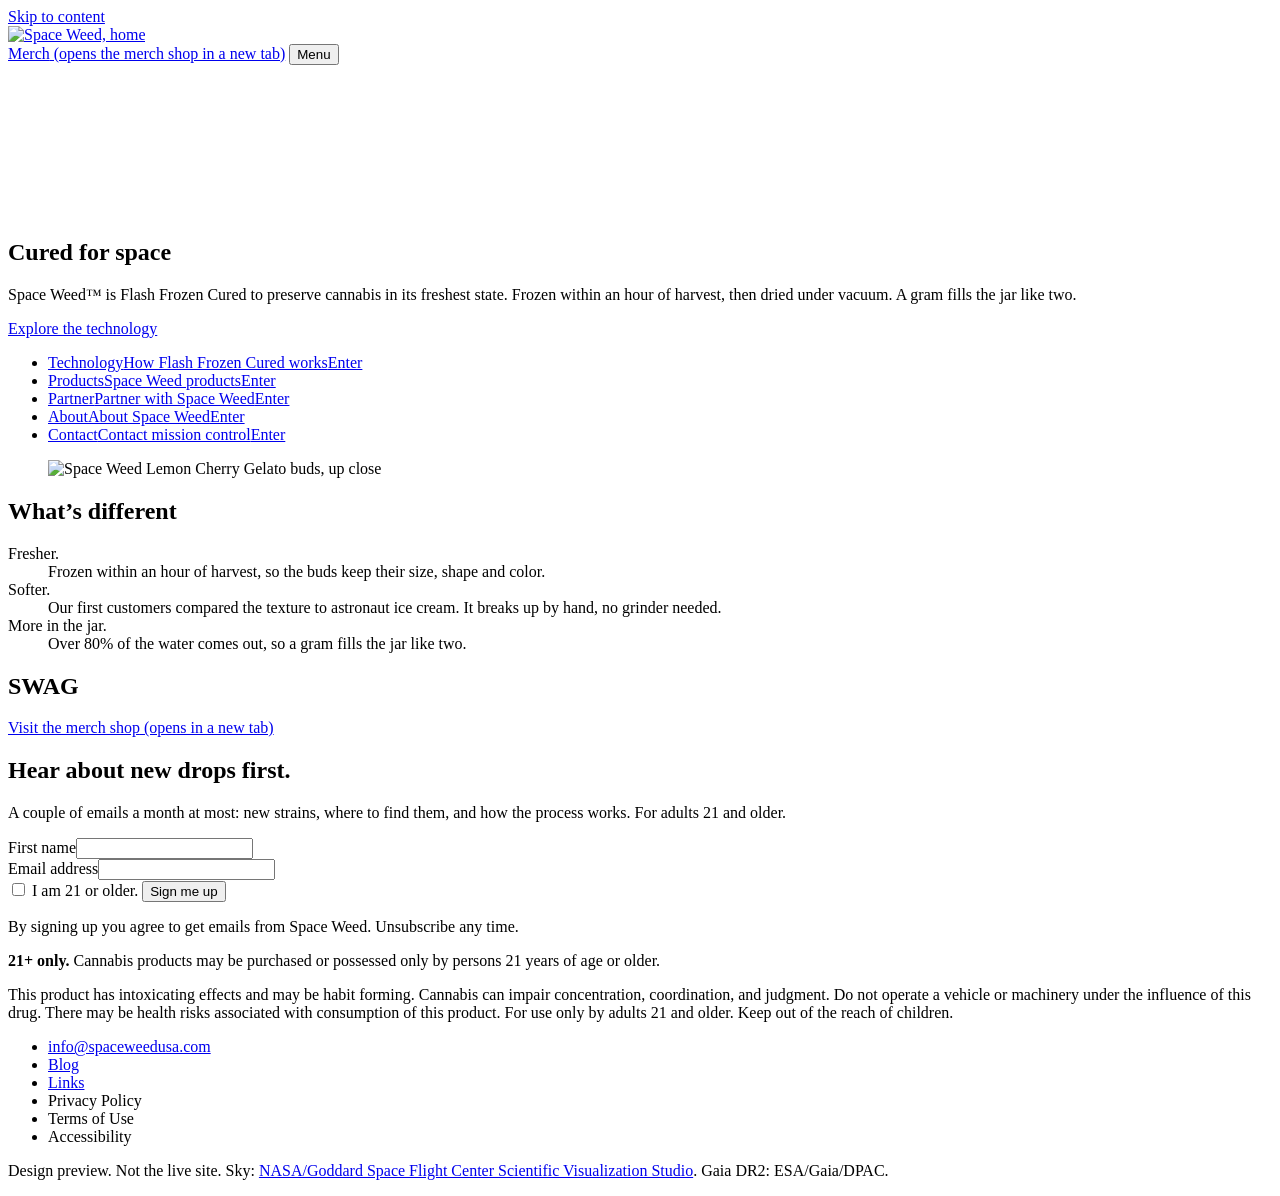
==== index.html @ d10db04f "Space Weed mockup: Payload 001 film and the solar system" ====
<!doctype html>
<html lang="en">
<head>
<meta charset="utf-8">
<meta name="viewport" content="width=device-width, initial-scale=1">
<meta name="robots" content="noindex, nofollow">
<title>Space Weed | Flash Frozen Cured Cannabis Flower</title>
<meta name="description" content="Space Weed™ is Flash Frozen Cured to preserve cannabis in its freshest state. Frozen within an hour of harvest, then dried under vacuum. For adults 21 and older.">
<meta name="theme-color" content="#08090c">
<link rel="icon" href="assets/img/favicon.svg" type="image/svg+xml">
<link rel="preload" href="assets/fonts/supreme-500.woff2" as="font" type="font/woff2" crossorigin>
<link rel="preload" href="assets/fonts/switzer-400.woff2" as="font" type="font/woff2" crossorigin>
<link rel="stylesheet" href="assets/css/site.css">
<link rel="modulepreload" href="assets/vendor/three.module.js">
</head>
<body class="page-index">
<a class="skip" href="#main">Skip to content</a>
<div class="gate" data-gate hidden role="dialog" aria-modal="true" aria-labelledby="gate-q">
  <video class="gate__film" muted playsinline preload="auto" poster="assets/img/payload-closed.webp" aria-hidden="true" data-burst-at="5.35">
    <source src="assets/video/payload-gate.webm" type="video/webm">
    <source src="assets/video/payload-gate.mp4" type="video/mp4">
  </video>
  <div class="gate__panel">
    <p class="gate__q" id="gate-q">Are you 21 or older?</p>
    <div class="gate__actions">
      <button class="btn" type="button" data-gate-yes>Yes</button>
      <a class="btn" href="under-21.html">No</a>
    </div>
  </div>
  <button class="gate__skip" type="button" data-gate-skip hidden>Skip</button>
</div>
<header class="site-header">
  <a class="brand" href="index.html"><img src="assets/img/logo-white.webp" alt="Space Weed, home" width="640" height="350"></a>
  <div class="header-actions">
    <a class="header-link" href="https://shopspaceweed.com" target="_blank" rel="noopener">Merch<span class="visually-hidden"> (opens the merch shop in a new tab)</span></a>
    <button class="menu-toggle" type="button" aria-expanded="false" aria-controls="menu"><span class="menu-toggle__bars" aria-hidden="true"></span>Menu</button>
  </div>
</header>
<div class="menu-sheet" id="menu" hidden>
  <nav aria-label="Site"><ul><li><a href="index.html" aria-current="page">Home</a></li><li><a href="technology.html">Technology</a></li><li><a href="products.html">Products</a></li><li><a href="partner.html">Partner</a></li><li><a href="about.html">About</a></li><li><a href="contact.html">Contact</a></li></ul></nav>
</div>
<main id="main" tabindex="-1">
  <section class="system" aria-labelledby="hero-title">
    <canvas class="system__canvas" aria-hidden="true"></canvas>
    <div class="system__copy">
      <h1 class="hero-title" id="hero-title"><span>Cured</span> <span>for</span> <span>space</span></h1>
      <p class="hero-lede">Space Weed™ is Flash Frozen Cured to preserve cannabis in its freshest state. <span class="hero-lede__more">Frozen within an hour of harvest, then dried under vacuum. A gram fills the jar like two.</span></p>
      <a class="btn btn--solid" href="technology.html" data-enter="technology">Explore the technology</a>
    </div>
    <nav class="orbits" aria-label="Destinations">
      <ul>
        <li><a class="planet-label" href="technology.html" data-planet="technology"><span class="planet-label__name">Technology</span><span class="planet-label__hint">How Flash Frozen Cured works</span><span class="planet-enter" aria-hidden="true">Enter</span></a></li>
        <li><a class="planet-label" href="products.html" data-planet="products"><span class="planet-label__name">Products</span><span class="planet-label__hint">Space Weed products</span><span class="planet-enter" aria-hidden="true">Enter</span></a></li>
        <li><a class="planet-label" href="partner.html" data-planet="partner"><span class="planet-label__name">Partner</span><span class="planet-label__hint">Partner with Space Weed</span><span class="planet-enter" aria-hidden="true">Enter</span></a></li>
        <li><a class="planet-label" href="about.html" data-planet="about"><span class="planet-label__name">About</span><span class="planet-label__hint">About Space Weed</span><span class="planet-enter" aria-hidden="true">Enter</span></a></li>
        <li><a class="planet-label" href="contact.html" data-planet="contact"><span class="planet-label__name">Contact</span><span class="planet-label__hint">Contact mission control</span><span class="planet-enter" aria-hidden="true">Enter</span></a></li>
      </ul>
    </nav>
  </section>

  <section class="diff" aria-labelledby="diff-title">
    <figure class="diff__photo"><img src="assets/img/bud-band.webp" alt="Space Weed Lemon Cherry Gelato buds, up close" width="1600" height="1067" loading="lazy"></figure>
    <div class="diff__body">
      <h2 id="diff-title">What’s different</h2>
      <dl class="diff__list">
        <div><dt>Fresher.</dt><dd>Frozen within an hour of harvest, so the buds keep their size, shape and color.</dd></div>
        <div><dt>Softer.</dt><dd>Our first customers compared the texture to astronaut ice cream. It breaks up by hand, no grinder needed.</dd></div>
        <div><dt>More in the jar.</dt><dd>Over 80% of the water comes out, so a gram fills the jar like two.</dd></div>
      </dl>
    </div>
  </section>

  <section class="swag" aria-labelledby="swag-title">
    <h2 id="swag-title">SWAG</h2>
    <a class="btn" href="https://shopspaceweed.com" target="_blank" rel="noopener">Visit the merch shop<span class="visually-hidden"> (opens in a new tab)</span></a>
  </section>
<section class="drops" aria-labelledby="drops-title">
  <div class="drops__inner">
    <div>
      <h2 id="drops-title">Hear about new drops first.</h2>
      <p class="drops__note">A couple of emails a month at most: new strains, where to find them, and how the process works. For adults 21 and older.</p>
    </div>
    <form class="form" data-mock novalidate>
      <div class="field"><label for="d-first">First name</label><input id="d-first" name="first" type="text" autocomplete="given-name"></div>
      <div class="field"><label for="d-email">Email address</label><input id="d-email" name="email" type="email" autocomplete="email" required></div>
      <label class="check" for="d-age"><input id="d-age" name="age" type="checkbox" required> I am 21 or older.</label>
      <button class="btn btn--solid" type="submit">Sign me up</button>
      <p class="form-note" role="status" aria-live="polite">By signing up you agree to get emails from Space Weed. Unsubscribe any time.</p>
    </form>
  </div>
</section>
</main>
<footer class="site-footer">
  <div class="site-footer__inner">
    <p class="legal"><strong>21+ only.</strong> Cannabis products may be purchased or possessed only by persons 21 years of age or older.</p>
    <p class="legal">This product has intoxicating effects and may be habit forming. Cannabis can impair concentration, coordination, and judgment. Do not operate a vehicle or machinery under the influence of this drug. There may be health risks associated with consumption of this product. For use only by adults 21 and older. Keep out of the reach of children.</p>
    <ul class="footer-links">
      <li><a href="mailto:info@spaceweedusa.com">info@spaceweedusa.com</a></li>
      <li><a href="blog.html">Blog</a></li>
      <li><a href="links.html">Links</a></li>
      <li><span>Privacy Policy</span></li>
      <li><span>Terms of Use</span></li>
      <li><span>Accessibility</span></li>
    </ul>
    <p class="preview-note">Design preview. Not the live site. Sky: <a href="https://svs.gsfc.nasa.gov/4851" target="_blank" rel="noopener">NASA/Goddard Space Flight Center Scientific Visualization Studio</a>. Gaia DR2: ESA/Gaia/DPAC.</p>
  </div>
</footer>
<div class="warp" aria-hidden="true"></div>
<script src="assets/js/site.js" defer></script>
<script type="module" src="assets/js/solar.js"></script>
</body>
</html>
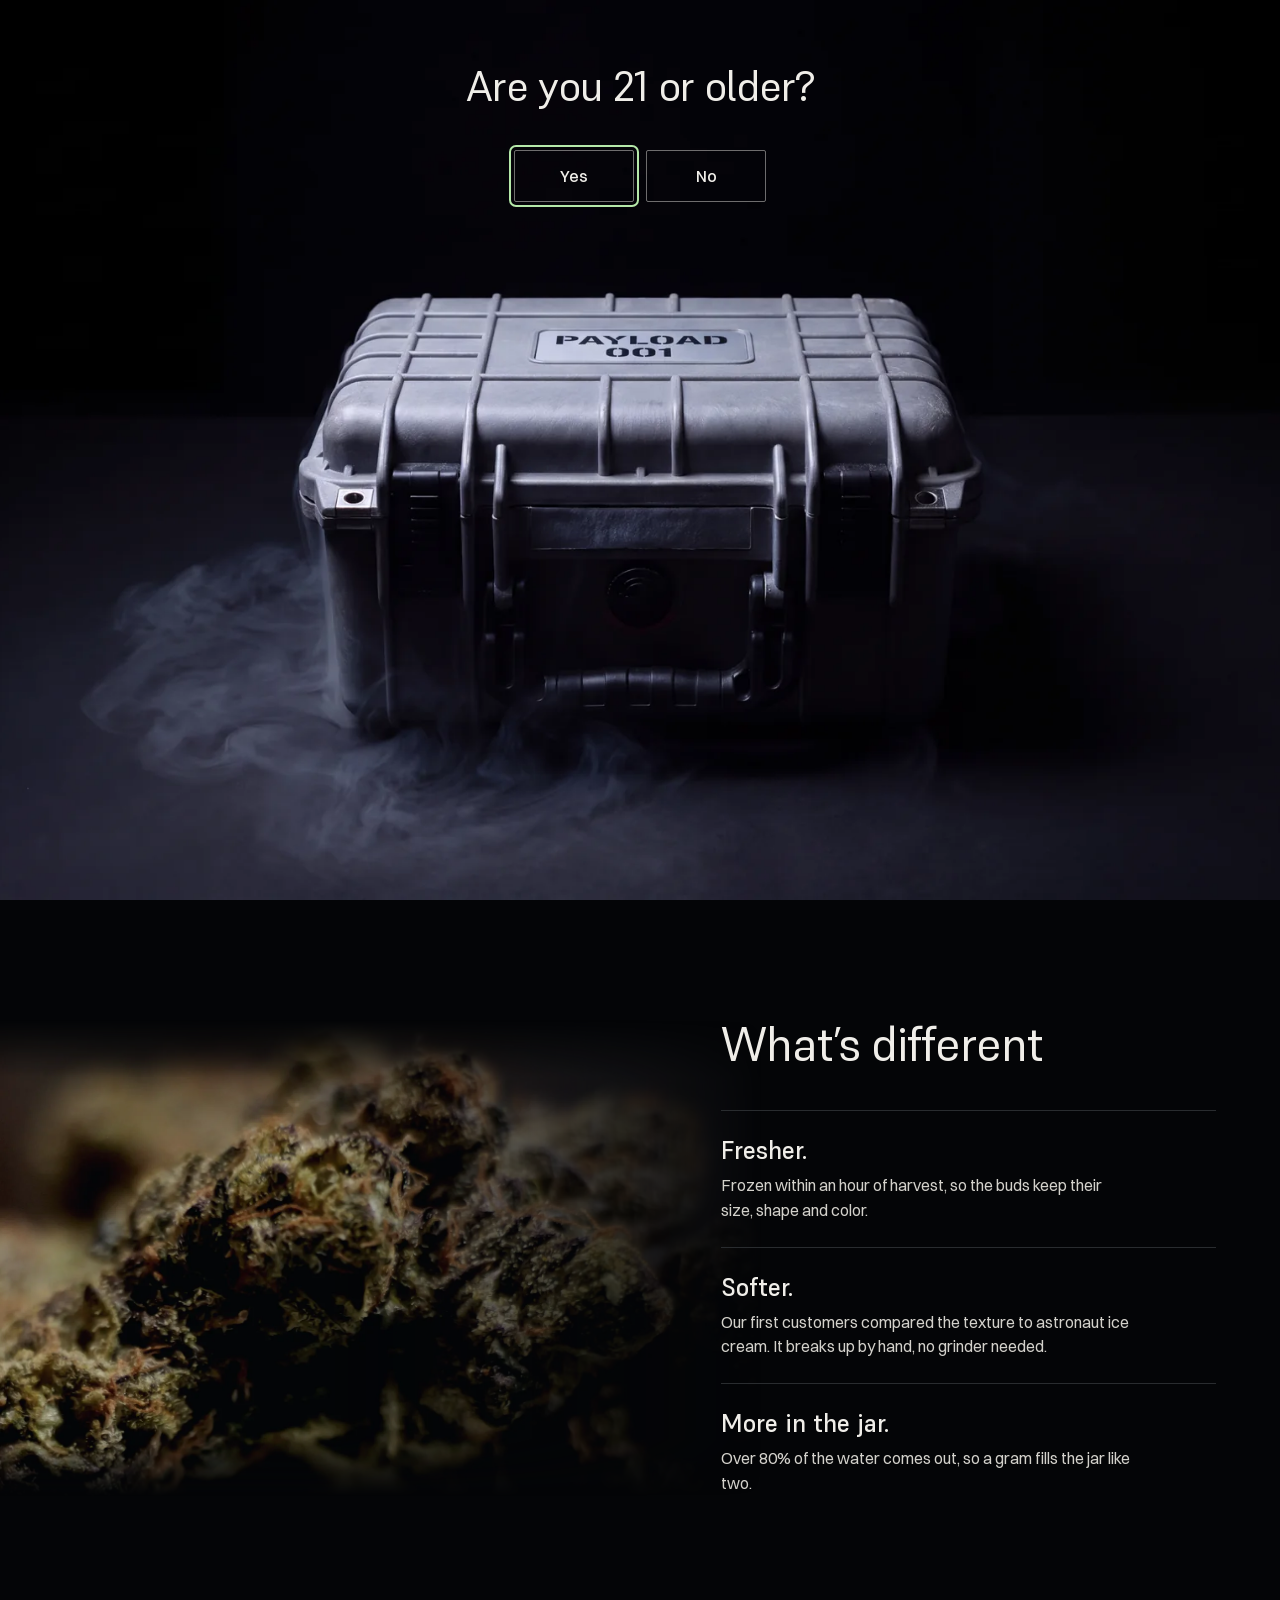
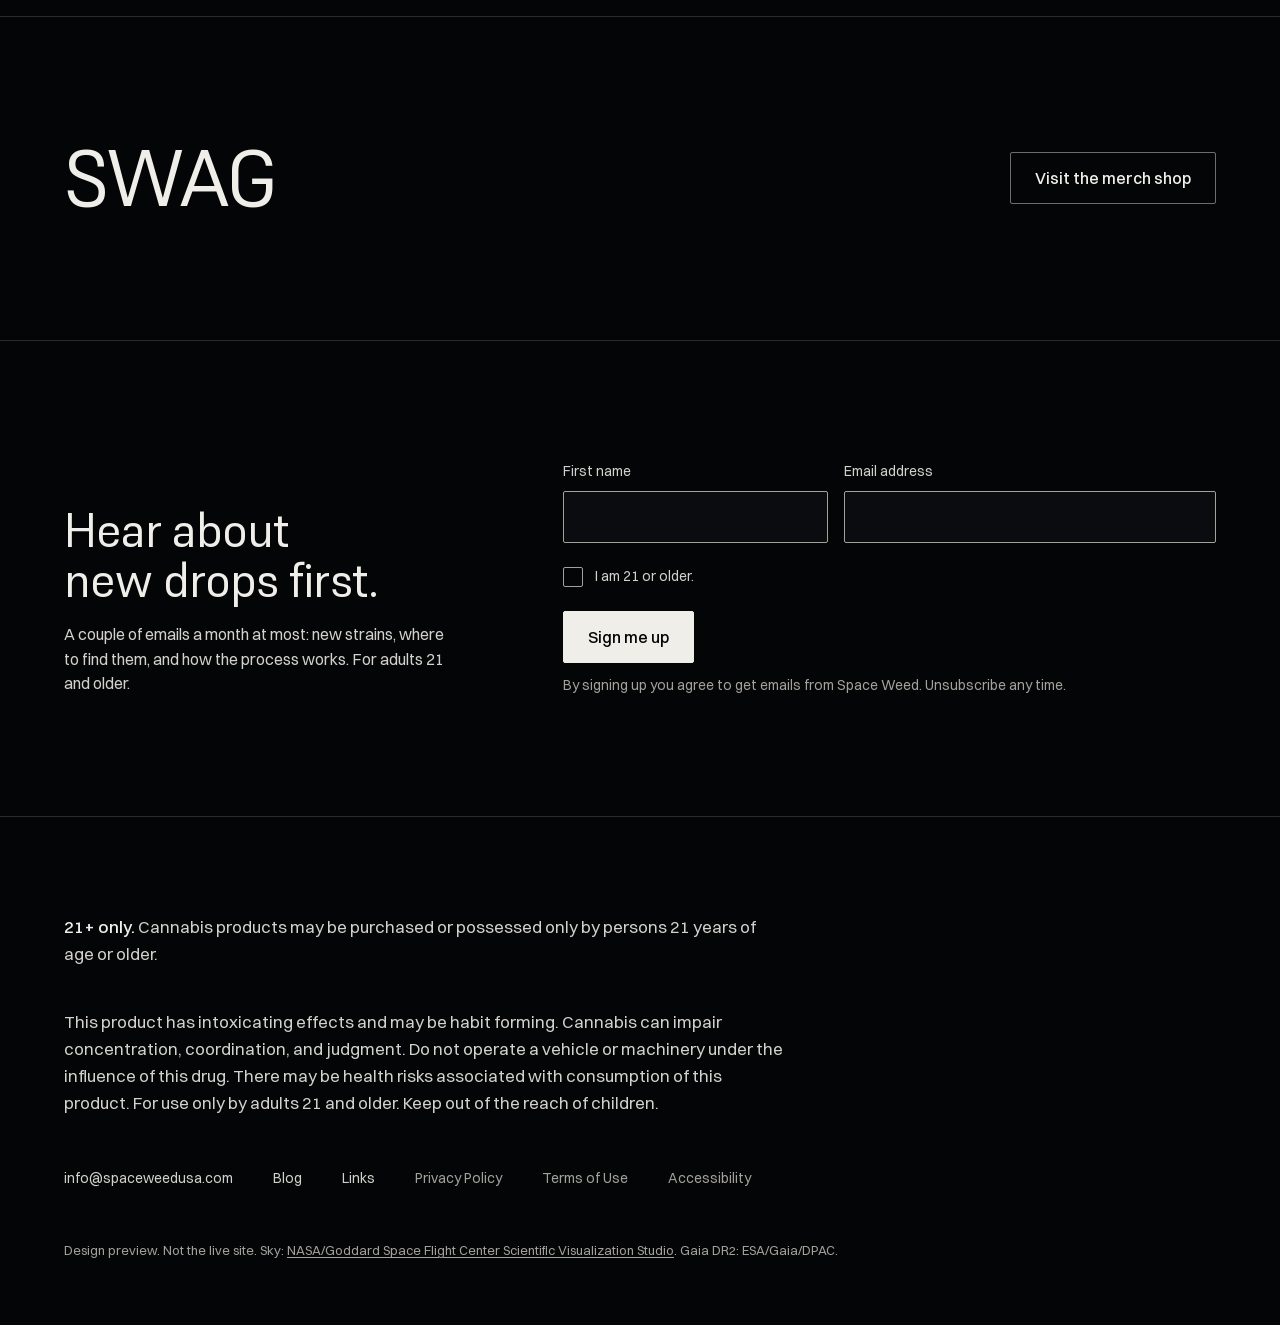
==== commit 5680666f: "Every page is a button in the header, next to Merch" ====
--- a/index.html
+++ b/index.html
@@ -32,6 +32,7 @@
 <header class="site-header">
   <a class="brand" href="index.html"><img src="assets/img/logo-white.webp" alt="Space Weed, home" width="640" height="350"></a>
   <div class="header-actions">
+    <nav class="header-nav" aria-label="Pages"><a class="header-link" href="technology.html">Technology</a><a class="header-link" href="products.html">Products</a><a class="header-link" href="partner.html">Partner</a><a class="header-link" href="about.html">About</a><a class="header-link" href="contact.html">Contact</a></nav>
     <a class="header-link" href="https://shopspaceweed.com" target="_blank" rel="noopener">Merch<span class="visually-hidden"> (opens the merch shop in a new tab)</span></a>
     <button class="menu-toggle" type="button" aria-expanded="false" aria-controls="menu"><span class="menu-toggle__bars" aria-hidden="true"></span>Menu</button>
   </div>
--- a/assets/css/site.css
+++ b/assets/css/site.css
@@ -0,0 +1,326 @@
+/* Hallmark · shape: an orbit you navigate · genre: atmospheric · theme: custom · job: visit · idea: "The real Space Weed bud is the sun, and every page is a world in its orbit." · vibe: "dark, slow, exact, a premium product in space"
+ * paper: oklch(11.5% 0.006 255) · accent: oklch(86% 0.09 140) · display: Supreme · body: Switzer · hero: the solar system is the navigation, the headline sits quiet at its left · nav: the planets themselves, with a menu sheet one tap away · footer: the state's words set plainly under a hairline · imagery: the real bud photograph as the sun, NASA's real star map as the sky and as sparse stars under every section, planet surfaces made in ComfyUI, the PAYLOAD 001 film behind the age gate, one real jar packshot cut once for Products and Technology, a lid-free bud macro graded into the paper · signature: the sealed payload freezes and bursts, and you open inside a solar system whose sun is the real bud
+ * axes: dark/geometric-sans/chromatic-green · posture: restrained · contrast: pass · fold: pass · v2.0.0 */
+/* Hallmark · pre-emit critique: P4 H5 E4 S5 R5 V5 · weakest: P, the headline is the brand's line rather than an argument; the orbit does the arguing: every page is a world around the real flower */
+/* Hallmark · copy: verbatim · every line is the approved Page Wording or Angel's decided headline */
+/* Hallmark · dismissed 77 · the inner pages stay short on purpose: Angel asked for short pages over long scrolls */
+/* Hallmark · dismissed 25 · each step caption is one sentence under its large fact, read at a glance */
+/* Hallmark · waive 79 · poster posture, the solar system canvas fills 100svh under the words · the solar system is the hero and the words sit on its calm left side */
+/* Hallmark · dismissed 79 · the blog post is a long document and the under-21 page is one centred message, both meant to sit alone */
+@import url("./tokens.css");
+@import url("./base.css");
+
+@font-face { font-family: "Supreme"; src: url("../fonts/supreme-300.woff2") format("woff2"); font-weight: 300; font-style: normal; font-display: swap; }
+@font-face { font-family: "Supreme"; src: url("../fonts/supreme-400.woff2") format("woff2"); font-weight: 400; font-style: normal; font-display: swap; }
+@font-face { font-family: "Supreme"; src: url("../fonts/supreme-500.woff2") format("woff2"); font-weight: 500; font-style: normal; font-display: swap; }
+@font-face { font-family: "Supreme"; src: url("../fonts/supreme-700.woff2") format("woff2"); font-weight: 700; font-style: normal; font-display: swap; }
+@font-face { font-family: "Switzer"; src: url("../fonts/switzer-400.woff2") format("woff2"); font-weight: 400; font-style: normal; font-display: swap; }
+@font-face { font-family: "Switzer"; src: url("../fonts/switzer-500.woff2") format("woff2"); font-weight: 500; font-style: normal; font-display: swap; }
+
+body { background: var(--color-paper); color: var(--color-ink); }
+/* Real stars, sparse and still, under everything below the heroes (NASA SVS Deep Star Maps, 35 degrees off the galactic plane). */
+body::before { content: ""; position: fixed; inset: 0; z-index: -1; pointer-events: none; background: url("../img/stars.png") 0 0 / 1400px 1000px repeat; opacity: 0.3; }
+.skip { position: absolute; left: var(--space-md); top: var(--space-md); z-index: var(--z-tooltip); padding: var(--space-sm) var(--space-md); background: var(--color-ink); color: var(--color-paper); transform: translateY(-200%); }
+.skip:focus-visible { transform: none; }
+
+/* ---------- Header: the wordmark, Merch out to its own shop, and the menu one tap away ---------- */
+.site-header { --edge: max(var(--gutter), calc((100% - var(--container)) / 2 + var(--gutter))); position: fixed; inset: 0 0 auto 0; z-index: var(--z-sticky-nav); display: flex; align-items: center; justify-content: space-between; padding: var(--space-lg) var(--edge); pointer-events: none; }
+.site-header > * { pointer-events: auto; }
+/* Once the page scrolls, the header sits on a solid dark band so it never lands on the words. */
+.site-header::before { content: ""; position: absolute; inset: 0; z-index: -1; background: var(--veil); border-bottom: var(--rule-hair) solid var(--color-rule); opacity: 0; transition: opacity var(--dur-short) var(--ease-out); }
+.site-header.is-scrolled::before { opacity: 1; }
+.brand { display: inline-flex; }
+.brand img { width: 74px; height: auto; }
+.header-actions { display: flex; align-items: center; gap: var(--space-lg); }
+.header-link, .menu-toggle { min-height: 44px; display: inline-flex; align-items: center; padding: 0 var(--space-2xs); background: none; border: 0; color: var(--color-ink-2); font: 500 var(--text-sm)/1 var(--font-body); text-decoration: none; cursor: pointer; transition: color var(--dur-micro) var(--ease-out); }
+.header-link:hover, .menu-toggle:hover { color: var(--color-ink); }
+.header-nav { display: flex; align-items: center; gap: var(--space-lg); }
+.header-link[aria-current="page"] { color: var(--color-ink); text-decoration: underline; text-decoration-color: var(--color-accent); text-decoration-thickness: 1px; text-underline-offset: 0.4em; }
+/* Every page is a button in the header on a wide screen; the menu sheet takes over where they won't fit. */
+@media (min-width: 60.01rem) { .menu-toggle { display: none; } }
+@media (max-width: 60rem) { .header-nav { display: none; } }
+.menu-toggle { gap: var(--space-xs); }
+.menu-toggle__bars { position: relative; width: 18px; height: 8px; }
+.menu-toggle__bars::before, .menu-toggle__bars::after { content: ""; position: absolute; left: 0; right: 0; height: 1px; background: currentColor; transition: transform var(--dur-short) var(--ease-out); }
+.menu-toggle__bars::before { top: 0; }
+.menu-toggle__bars::after { bottom: 0; }
+.menu-open .menu-toggle__bars::before { transform: translateY(3.5px) rotate(45deg); }
+.menu-open .menu-toggle__bars::after { transform: translateY(-3.5px) rotate(-45deg); }
+
+.menu-sheet { position: fixed; inset: 0; z-index: var(--z-sticky); background: var(--veil); display: grid; align-content: center; padding: var(--space-3xl) var(--gutter); }
+.menu-sheet ul { list-style: none; margin: 0; padding: 0; display: grid; gap: var(--space-xs); }
+.menu-sheet a { display: inline-flex; min-height: 48px; align-items: center; font: 300 var(--text-display-s)/1.1 var(--font-display); color: var(--color-ink); text-decoration: none; }
+.menu-sheet a[aria-current="page"] { text-decoration: underline; text-decoration-color: var(--color-accent); text-decoration-thickness: 1px; text-underline-offset: 0.18em; }
+.menu-sheet a:hover { color: var(--color-ink-2); }
+
+/* ---------- The system: the first viewport is the experience ---------- */
+.system { position: relative; height: 100svh; min-height: 640px; overflow: clip; isolation: isolate; }
+.system__canvas { position: absolute; inset: 0; width: 100%; height: 100%; display: block; opacity: 0; transition: opacity 900ms var(--ease-out); mask-image: linear-gradient(to bottom, var(--color-ink) 82%, transparent); }
+.system.is-live .system__canvas { opacity: 1; }
+.system__copy { position: absolute; z-index: var(--z-raised); left: max(var(--gutter), calc((100% - var(--container)) / 2 + var(--gutter))); top: 50%; transform: translateY(-46%); width: min(29rem, 34vw); }
+.hero-title { font: 500 var(--text-hero)/0.9 var(--font-display); letter-spacing: -0.025em; text-transform: uppercase; color: var(--color-ink); }
+.hero-title span { display: block; }
+.hero-lede { margin-top: var(--space-xl); max-width: 32ch; font-size: var(--text-lead); line-height: 1.5; color: var(--color-ink); }
+.hero-lede__more { display: block; margin-top: var(--space-sm); font-size: 0.86em; color: var(--color-muted); }
+.btn { display: inline-flex; align-items: center; white-space: nowrap; min-height: 52px; margin-top: var(--space-xl); padding: 0 var(--space-lg); border: 1px solid var(--ink-soft); border-radius: var(--radius-control); color: var(--color-ink); background: transparent; font: 500 var(--text-md)/1 var(--font-body); text-decoration: none; cursor: pointer; transition: background-color var(--dur-short) var(--ease-out), border-color var(--dur-short) var(--ease-out); }
+.btn:hover { border-color: var(--color-ink); background: var(--ink-faint); }
+.btn:active { background: var(--ink-soft); }
+.btn:focus-visible { outline: 2px solid var(--color-focus); outline-offset: 3px; }
+
+/* ---------- Planet labels: the real nav, placed by the scene on top of each world ---------- */
+/* Without the scene (no WebGL, no script) the destinations are a plain list at the right. */
+.orbits { position: absolute; z-index: var(--z-raised); right: var(--gutter); top: 50%; transform: translateY(-50%); }
+.orbits ul { list-style: none; margin: 0; padding: 0; display: grid; gap: var(--space-2xs); }
+.planet-label { display: grid; gap: var(--space-3xs); min-height: 44px; align-content: center; padding: var(--space-2xs) var(--space-xs); color: var(--color-ink); text-decoration: none; text-shadow: 0 0 8px var(--label-halo), 0 0 2px var(--label-halo), 0 1px 3px var(--label-halo); transition: opacity var(--dur-long) var(--ease-out); }
+.is-scene .orbits { inset: 0; transform: none; pointer-events: none; }
+.is-scene .planet-label { position: absolute; left: 0; top: 0; pointer-events: auto; opacity: 1; transform: translate3d(var(--x, -999px), var(--y, -999px), 0); will-change: transform; }
+.planet-label__name { font: 500 var(--text-sm)/1.2 var(--font-body); background-image: linear-gradient(var(--color-accent), var(--color-accent)); background-size: 0% 1px; background-position: 0 100%; background-repeat: no-repeat; padding-bottom: var(--space-2xs); justify-self: start; transition: background-size var(--dur-long) var(--ease-out); }
+.planet-label__hint { font: 400 var(--text-xs)/1.3 var(--font-body); color: var(--color-muted); white-space: nowrap; transition: opacity var(--dur-long) var(--ease-out), transform var(--dur-long) var(--ease-out); }
+/* Only the scene hides the hint until you approach a world; without it the hint just shows. */
+.is-scene .planet-label__hint { position: absolute; top: 100%; left: var(--space-xs); opacity: 0; transform: translateY(4px); }
+.is-scene .planet-enter { position: absolute; top: calc(100% + 22px); left: var(--space-xs); }
+.is-scene .planet-label.is-near { opacity: 1; }
+.planet-label.is-near .planet-label__name { background-size: 100% 1px; }
+.planet-label.is-near .planet-label__hint { opacity: 1; transform: none; }
+.is-scene .planet-label.is-dim { opacity: 0.32; }
+.is-scene .planet-label.is-hidden { opacity: 0; pointer-events: none; }
+.planet-label:focus-visible { outline: 2px solid var(--color-focus); outline-offset: 2px; }
+.planet-enter { display: none; }
+.is-touch .planet-label.is-near .planet-enter { display: inline-flex; align-items: center; justify-self: start; min-height: 44px; margin-top: var(--space-2xs); padding: 0 var(--space-md); border: 1px solid var(--color-accent); border-radius: var(--radius-control); color: var(--color-accent); font: 500 var(--text-sm)/1 var(--font-body); }
+
+/* The page change: the world you chose fills the screen, then the next page opens on it. */
+.warp { position: fixed; inset: 0; z-index: var(--z-modal); background: var(--color-paper); opacity: 0; pointer-events: none; transition: opacity 360ms var(--ease-in-out); }
+.warp.is-on { opacity: 1; }
+
+/* ---------- Shared section frame: one container, one column gap ---------- */
+.diff, .swag, .steps, .jar, .lineup, .paths, .story, .parent, .cadet, .contact, .posts, .post, .page-head { max-width: var(--container); margin-inline: auto; padding: var(--section-gap-s) var(--gutter); }
+h2 { font: 400 var(--text-section)/1.04 var(--font-display); letter-spacing: -0.02em; color: var(--color-ink); }
+h3 { font: 500 var(--text-title)/1.2 var(--font-display); color: var(--color-ink); }
+
+/* ---------- Inner pages open on their world ---------- */
+.world { position: relative; height: min(88svh, 52rem); min-height: 34rem; overflow: clip; isolation: isolate; background: var(--color-paper) var(--poster) center / cover no-repeat; }
+/* The still stands in only until the live world is up (or when WebGL is missing). */
+.world.is-arriving, .world.is-live { background-image: none; }
+.world__canvas { position: absolute; inset: 0; width: 100%; height: 100%; opacity: 0; transition: opacity 700ms var(--ease-out); mask-image: linear-gradient(to bottom, var(--color-ink) 78%, transparent); }
+.world.is-live .world__canvas { opacity: 1; }
+.world__copy { position: absolute; z-index: var(--z-raised); left: max(var(--gutter), calc((100% - var(--container)) / 2 + var(--gutter))); top: 50%; transform: translateY(-58%); width: min(38rem, 46vw); transition: opacity 600ms var(--ease-out) 450ms; }
+.world.is-arriving .world__copy { opacity: 0; transition: none; }
+.world h1, .page-head h1, .post h1 { font: 500 var(--text-display)/1 var(--font-display); letter-spacing: -0.025em; color: var(--color-ink); }
+.world__lede { margin-top: var(--space-lg); max-width: 40ch; font-size: var(--text-lead); line-height: 1.5; color: var(--color-ink-2); }
+
+/* ---------- Home: what's different ---------- */
+.diff { position: relative; isolation: isolate; max-width: none; padding-inline: max(var(--gutter), calc((100% - var(--container)) / 2 + var(--gutter))); display: grid; grid-template-columns: minmax(0, 6fr) minmax(0, 5fr); gap: var(--space-2xl); align-items: center; }
+/* The macro runs off the left edge of the page and dissolves into the paper toward the words. */
+.diff .diff__photo { position: absolute; z-index: -1; inset: var(--section-gap-s) auto var(--section-gap-s) 0; width: 62%; border-radius: 0; mask-image: linear-gradient(to right, var(--color-ink) 38%, transparent 96%), linear-gradient(to bottom, transparent, var(--color-ink) 12%, var(--color-ink) 88%, transparent); mask-composite: intersect; }
+.diff__body { grid-column: 2; }
+.diff__photo, .story__photo { margin: 0; overflow: clip; border-radius: var(--radius-card); }
+.diff__photo img { width: 100%; height: 100%; object-fit: cover; }
+.diff__list { margin: var(--space-xl) 0 0; display: grid; gap: var(--space-lg); }
+.diff__list div { padding-top: var(--space-lg); border-top: var(--rule-hair) solid var(--color-rule); }
+.diff__list dt { font: 500 var(--text-xl)/1.2 var(--font-display); color: var(--color-ink); }
+.diff__list dd { margin: var(--space-xs) 0 0; max-width: 46ch; color: var(--color-ink-2); }
+
+.swag { display: flex; flex-wrap: wrap; align-items: center; justify-content: space-between; gap: var(--space-lg); border-top: var(--rule-hair) solid var(--color-rule); }
+.swag h2 { font-size: var(--text-display); }
+.swag .btn { margin-top: 0; }
+
+/* ---------- Technology ---------- */
+.steps__list { list-style: none; margin: 0; padding: 0; display: grid; grid-template-columns: minmax(0, 1fr) minmax(0, 1fr) minmax(0, 1.25fr); gap: var(--gap-columns); }
+.step { padding-top: var(--space-lg); border-top: var(--rule-hair) solid var(--color-rule); }
+.step__fact { font: 400 var(--text-display-s)/1.02 var(--font-display); letter-spacing: -0.02em; color: var(--color-ink); min-height: 2.1em; }
+.step h3 { margin-top: var(--space-xl); }
+.step__n { font-variant-numeric: tabular-nums; margin-right: var(--space-2xs); }
+.step p:last-child { margin-top: var(--space-xs); max-width: 40ch; color: var(--color-ink-2); }
+.jar { display: grid; grid-template-columns: minmax(0, 4fr) minmax(0, 7fr); gap: var(--space-2xl); align-items: start; }
+.steps + .jar { padding-top: var(--space-xl); }
+.jar__list { list-style: none; margin: var(--space-xl) 0 0; padding: 0; display: grid; }
+.jar__list li { padding: var(--space-md) 0; border-top: var(--rule-hair) solid var(--color-rule); font-size: var(--text-lead); color: var(--color-ink); }
+
+/* ---------- Products ---------- */
+
+.lineup { display: grid; grid-template-columns: minmax(0, 4fr) minmax(0, 7fr); gap: var(--space-2xl); align-items: center; }
+/* One jar, one cut: the real packshot on its own, held to the column's left edge and 340px wide. */
+.jar-shot { margin: 0; }
+.jar-shot img { display: block; width: min(100%, 21.25rem); height: auto; }
+.lineup__rows { display: grid; }
+.lineup__row { padding: var(--space-2xl) 0; border-top: var(--rule-hair) solid var(--color-rule); }
+.lineup__row:last-child { border-bottom: var(--rule-hair) solid var(--color-rule); }
+.lineup__row h3 { font: 400 var(--text-section)/1.05 var(--font-display); letter-spacing: -0.02em; }
+.lineup__row p { margin-top: var(--space-md); max-width: 52ch; font-size: var(--text-lead); color: var(--color-ink-2); }
+.lineup__figure.lineup__figure { margin-top: var(--space-lg); font: 400 var(--text-display)/1 var(--font-display); letter-spacing: -0.03em; color: var(--color-ink); }
+.lineup__figure span { margin: 0 var(--space-sm); font: 400 var(--text-lg)/1 var(--font-body); letter-spacing: 0; color: var(--color-muted); vertical-align: middle; }
+
+/* ---------- Partner ---------- */
+.paths { display: grid; }
+.path { display: grid; grid-template-columns: minmax(0, 5fr) minmax(0, 6fr); gap: var(--space-sm) var(--space-2xl); padding: var(--space-2xl) 0; border-top: var(--rule-hair) solid var(--color-rule); }
+.path__head { grid-row: span 2; }
+.path h3 { font: 400 var(--text-2xl)/1.15 var(--font-display); letter-spacing: -0.015em; }
+.path__sub { margin-top: var(--space-xs); font: 400 var(--text-lg)/1.4 var(--font-body); color: var(--color-muted); }
+.path ul { list-style: none; margin: 0; padding: 0; display: grid; gap: var(--space-sm); }
+.path li { max-width: 52ch; color: var(--color-ink-2); padding-left: var(--space-lg); position: relative; }
+.path li::before { content: ""; position: absolute; left: 0; top: 0.75em; width: 10px; height: 1px; background: var(--color-accent); }
+.path .btn { justify-self: start; margin-top: var(--space-md); grid-column: 2; }
+.path--soon { padding: var(--space-xl) 0; align-items: baseline; }
+.path--soon .path__head { grid-row: auto; }
+.path--soon p { color: var(--color-ink-2); }
+.btn--solid { background: var(--color-ink); color: var(--color-paper); border-color: var(--color-ink); }
+.btn--solid:hover { background: var(--color-ink-2); border-color: var(--color-ink-2); }
+.btn--solid:active { background: var(--color-muted); }
+
+/* ---------- About ---------- */
+.story { display: grid; grid-template-columns: minmax(0, 6fr) minmax(0, 5fr); gap: var(--space-2xl); align-items: center; }
+.story__photo img { width: 100%; aspect-ratio: 16 / 10; object-fit: cover; }
+.story__body p, .parent__body p { margin-top: var(--space-lg); max-width: 58ch; font-size: var(--text-lead); line-height: 1.6; color: var(--color-ink-2); }
+.parent__body .parent__statement { margin: var(--space-xl) 0; font: 400 var(--text-section)/1.05 var(--font-display); letter-spacing: -0.02em; color: var(--color-ink); max-width: 16ch; }
+.parent { display: grid; grid-template-columns: minmax(0, 4fr) minmax(0, 7fr); gap: var(--space-2xl); border-top: var(--rule-hair) solid var(--color-rule); }
+.parent__body p { margin-top: 0; }
+.cadet { border-top: var(--rule-hair) solid var(--color-rule); }
+.cadet__traits { margin-top: var(--space-lg); font: 400 var(--text-display)/1.05 var(--font-display); letter-spacing: -0.02em; color: var(--color-ink); max-width: 18ch; }
+.cadet__line { margin-top: var(--space-lg); max-width: 50ch; font-size: var(--text-lead); color: var(--color-ink-2); }
+
+/* ---------- Contact ---------- */
+/* Wide: the fields on the left, the five reasons as a list on the right. */
+.contact__form { display: grid; grid-template-columns: minmax(0, 1fr) minmax(0, 1fr) minmax(0, 1.15fr); gap: var(--space-lg) var(--gap-columns); align-items: start; }
+.choices { grid-column: 3; grid-row: 1 / span 4; margin: 0; padding: 0 0 0 var(--gap-columns); border: 0; border-left: var(--rule-hair) solid var(--color-rule); display: grid; gap: var(--space-2xs); }
+.choices legend { margin-bottom: var(--space-sm); font-size: var(--text-sm); color: var(--color-ink-2); }
+.choices label { display: flex; align-items: center; gap: var(--space-sm); min-height: 44px; color: var(--color-ink); cursor: pointer; }
+.choices input, .check input { appearance: none; flex: none; width: 20px; height: 20px; margin: 0; display: grid; place-content: center; background: transparent; border: 1.5px solid var(--color-muted); border-radius: 50%; cursor: pointer; transition: border-color var(--dur-micro) var(--ease-out); }
+.check input { border-radius: var(--radius-control); }
+.choices input::before { content: ""; width: 10px; height: 10px; border-radius: 50%; background: var(--color-accent); transform: scale(0); transition: transform var(--dur-micro) var(--ease-out); }
+.check input::before { content: ""; width: 6px; height: 11px; margin-top: calc(-1 * var(--space-3xs)); border: solid var(--color-accent-ink); border-width: 0 2px 2px 0; transform: rotate(45deg) scale(0); transition: transform var(--dur-micro) var(--ease-out); }
+.choices input:hover, .check input:hover { border-color: var(--color-ink-2); }
+.choices input:checked { border-color: var(--color-accent); }
+.choices input:checked::before { transform: scale(1); }
+.check input:checked { background: var(--color-accent); border-color: var(--color-accent); }
+.check input:checked::before { transform: rotate(45deg) scale(1); }
+.choices input:focus-visible, .check input:focus-visible { outline: 2px solid var(--color-focus); outline-offset: 2px; }
+.field--wide { grid-column: 1 / 3; }
+.field textarea { padding: var(--space-sm) var(--space-md); background: var(--color-paper-2); border: 1px solid var(--color-muted); border-radius: var(--radius-control); color: var(--color-ink); font-size: var(--text-md); resize: vertical; }
+.field textarea:focus-visible { outline: 2px solid var(--color-focus); outline-offset: 1px; }
+.contact__form .btn { justify-self: start; margin-top: 0; }
+.contact__form .form-note { grid-column: 1 / 3; }
+.contact__mail { margin-top: var(--space-xl); color: var(--color-ink-2); }
+
+/* ---------- Blog ---------- */
+.page-head { padding-top: calc(var(--space-4xl) + var(--space-xl)); padding-bottom: var(--space-xl); }
+.page-head + .posts { padding-top: var(--space-2xl); }
+.post-card { display: grid; grid-template-columns: minmax(0, 5fr) minmax(0, 7fr); gap: var(--space-2xl); align-items: center; padding-top: var(--space-xl); border-top: var(--rule-hair) solid var(--color-rule); color: inherit; text-decoration: none; }
+.post-card figure { margin: 0; overflow: clip; border-radius: var(--radius-card); }
+.post-card img { width: 100%; aspect-ratio: 3 / 2; object-fit: cover; }
+.post-card h2 { font-size: var(--text-2xl); max-width: 26ch; }
+.post-card p { margin-top: var(--space-md); max-width: 52ch; color: var(--color-ink-2); }
+.post-card__more { display: inline-block; margin-top: var(--space-lg); font-weight: 500; text-decoration: underline; text-decoration-color: var(--color-accent); text-underline-offset: 0.2em; }
+.post-card:hover h2 { text-decoration: underline; text-decoration-thickness: 1px; text-underline-offset: 0.12em; }
+.post { padding-top: calc(var(--space-4xl) + var(--space-xl)); }
+.post h1 { max-width: 20ch; font-size: var(--text-display-s); }
+.post__back { margin-bottom: var(--space-lg); font-size: var(--text-sm); }
+.prose { margin-top: var(--space-2xl); max-width: 68ch; }
+.prose p, .prose li { color: var(--color-ink-2); font-size: var(--text-lead); line-height: 1.65; }
+.prose p + p, .prose ul + p, .prose p + ul { margin-top: var(--space-md); }
+.prose h2 { margin-top: var(--space-2xl); font-size: var(--text-2xl); }
+.prose h2 + p, .prose h2 + ul { margin-top: var(--space-md); }
+.prose ul { padding-left: var(--space-lg); display: grid; gap: var(--space-xs); }
+
+/* ---------- Links and the under-21 exit ---------- */
+.links-page, .exit { min-height: 100svh; display: grid; place-content: center; justify-items: center; gap: var(--space-lg); padding: var(--space-2xl) var(--gutter); text-align: center; }
+.links-page__logo, .exit img { width: 96px; height: auto; }
+.links-page p { max-width: 36ch; color: var(--color-ink-2); }
+.links-page__list { list-style: none; margin: 0; padding: 0; display: grid; gap: var(--space-sm); width: min(100%, 26rem); }
+.links-page__list a { display: flex; align-items: center; justify-content: center; min-height: 52px; padding: 0 var(--space-lg); border: 1px solid var(--ink-soft); border-radius: var(--radius-control); color: var(--color-ink); text-decoration: none; }
+.links-page__list a:hover { border-color: var(--color-ink); background: var(--ink-faint); }
+.links-page__social { list-style: none; margin: 0; padding: 0; display: flex; flex-wrap: wrap; justify-content: center; gap: var(--space-xs) var(--space-lg); }
+.links-page__social a { display: inline-flex; min-height: 44px; align-items: center; color: var(--color-ink-2); }
+.exit h1 { font: 400 var(--text-display-s)/1.1 var(--font-display); }
+.exit__legal { max-width: 40rem; display: grid; gap: var(--space-md); margin-top: var(--space-xl); }
+.exit__legal .legal { font-size: var(--text-legal); line-height: 1.6; color: var(--color-ink-2); }
+.exit__legal .legal strong { color: var(--color-ink); font-weight: 500; }
+
+/* ---------- Drops ---------- */
+.drops { padding: var(--section-gap-s) var(--gutter); border-top: var(--rule-hair) solid var(--color-rule); }
+.drops__inner { max-width: var(--container); margin-inline: auto; display: grid; grid-template-columns: minmax(0, 5fr) minmax(0, 7fr); gap: var(--gap-columns); align-items: end; }
+.drops h2 { font: 400 var(--text-section)/1.04 var(--font-display); letter-spacing: -0.02em; }
+.drops__note { margin-top: var(--space-md); max-width: 44ch; color: var(--color-ink-2); }
+.form { display: grid; grid-template-columns: minmax(0, 1fr) minmax(0, 1.4fr); gap: var(--space-sm) var(--space-md); align-items: end; }
+.form > .btn { justify-self: start; }
+.field { display: grid; gap: var(--space-xs); }
+.field label { font-size: var(--text-sm); color: var(--color-ink-2); }
+.field input { min-height: 52px; padding: 0 var(--space-md); background: var(--color-paper-2); border: 1px solid var(--color-muted); border-radius: var(--radius-control); color: var(--color-ink); font-size: var(--text-md); }
+.field input:hover { border-color: var(--color-ink-2); }
+.field input:focus-visible { outline: 2px solid var(--color-focus); outline-offset: 1px; }
+.check { grid-column: 1 / -1; display: flex; gap: var(--space-sm); align-items: center; min-height: 44px; font-size: var(--text-sm); color: var(--color-ink-2); }
+
+.form .btn { margin-top: 0; }
+.form-note { grid-column: 1 / -1; min-height: 1lh; font-size: var(--text-sm); color: var(--color-muted); }
+.form-note.is-error { color: var(--color-error); }
+.btn:disabled { opacity: 0.5; cursor: not-allowed; }
+
+/* ---------- Footer: the state's words, set plainly ---------- */
+.site-footer { padding: var(--space-3xl) var(--gutter) var(--space-2xl); border-top: var(--rule-hair) solid var(--color-rule); color: var(--color-ink-2); }
+.site-footer__inner { max-width: var(--container); margin-inline: auto; display: grid; gap: var(--space-xl); }
+.site-footer .legal { font-size: var(--text-legal); line-height: 1.6; max-width: 72ch; }
+.site-footer .legal strong { color: var(--color-ink); font-weight: 500; }
+.footer-links { list-style: none; margin: 0; padding: 0; display: flex; flex-wrap: wrap; gap: var(--space-xs) var(--space-xl); font-size: var(--text-sm); }
+.footer-links a, .footer-links span { display: inline-flex; min-height: 44px; align-items: center; color: var(--color-ink-2); text-decoration: none; }
+.footer-links span { color: var(--color-muted); }
+.footer-links a:hover { color: var(--color-ink); text-decoration: underline; }
+.preview-note { font-size: var(--text-xs); color: var(--color-muted); }
+
+/* ---------- Age gate: PAYLOAD 001, sealed in the dark ---------- */
+.gate { position: fixed; inset: 0; z-index: var(--z-modal); background: var(--color-paper); transition: opacity 750ms var(--ease-out); }
+.gate__film { position: absolute; inset: 0; width: 100%; height: 100%; object-fit: cover; }
+.gate__panel { position: absolute; left: 50%; top: 7%; transform: translateX(-50%); width: min(34rem, calc(100% - 2 * var(--gutter))); text-align: center; transition: opacity 240ms var(--ease-out); }
+.gate.is-playing .gate__panel { opacity: 0; pointer-events: none; }
+.gate.is-out { opacity: 0; pointer-events: none; }
+.gate__skip { position: absolute; right: var(--gutter); bottom: var(--space-xl); min-height: 44px; padding: 0 var(--space-md); background: none; border: 1px solid var(--ink-soft); border-radius: var(--radius-control); color: var(--color-ink-2); font: 500 var(--text-sm)/1 var(--font-body); cursor: pointer; transition: color var(--dur-micro) var(--ease-out), border-color var(--dur-micro) var(--ease-out); }
+.gate__skip:hover { color: var(--color-ink); border-color: var(--color-ink); }
+.gate__skip:focus-visible { outline: 2px solid var(--color-focus); outline-offset: 2px; }
+/* A tall screen keeps the whole case in view: the film sits in the dark band across the middle. */
+@media (max-aspect-ratio: 1 / 1) {
+  .gate__film { inset: auto; left: 50%; top: 56%; width: 170%; max-width: none; height: auto; transform: translate(-50%, -50%); mask-image: linear-gradient(to bottom, transparent, var(--color-ink) 18%, var(--color-ink) 76%, transparent); }
+  .gate__panel { top: 9%; }
+}
+.gate__q { font: 400 clamp(1.75rem, 1.2rem + 1.8vw, 2.75rem)/1.12 var(--font-display); letter-spacing: -0.015em; color: var(--color-ink); text-wrap: balance; }
+.gate__actions { display: flex; justify-content: center; gap: var(--space-sm); margin-top: var(--space-xl); }
+.gate__actions .btn { margin-top: 0; min-width: 120px; justify-content: center; }
+body.gate-open { overflow: hidden; }
+
+@media (prefers-reduced-motion: reduce) { .gate { transition-duration: 200ms; } }
+
+/* While the universe forms, the words wait. */
+.system.is-intro .system__copy, .system.is-intro .orbits { opacity: 0; }
+.system__copy, .orbits { transition: opacity 900ms var(--ease-out); }
+
+/* ---------- Smaller screens: the system above, the words below ---------- */
+@media (max-width: 60rem) {
+  .system { height: auto; min-height: 0; display: grid; grid-template-rows: min(52svh, 30rem) auto; }
+  .system__canvas { position: absolute; height: min(52svh, 30rem); mask-image: linear-gradient(to bottom, var(--color-ink) 72%, transparent); }
+  .is-scene .orbits { height: min(52svh, 30rem); }
+  .system__copy { position: relative; grid-row: 2; left: auto; top: auto; transform: none; width: auto; padding: 0 var(--gutter) var(--space-3xl); }
+  .hero-lede { margin-top: var(--space-lg); }
+  .btn { margin-top: var(--space-lg); }
+  .hero-title { line-height: 0.95; }
+  .drops__inner { grid-template-columns: minmax(0, 1fr); }
+  .form { grid-template-columns: minmax(0, 1fr); }
+  .world { height: auto; min-height: 0; display: grid; grid-template-rows: 46svh auto; background-position: right top; background-size: auto 46svh; }
+  .world__canvas { height: 46svh; mask-image: linear-gradient(to bottom, var(--color-ink) 70%, transparent); }
+  .world__copy { position: relative; grid-row: 2; left: auto; top: auto; transform: none; width: auto; padding: 0 var(--gutter) var(--space-2xl); }
+  .diff, .jar, .lineup, .story, .parent, .post-card, .path { grid-template-columns: minmax(0, 1fr); }
+  .step__fact { min-height: 0; }
+  .diff .diff__photo { position: relative; inset: auto; width: auto; margin: calc(-1 * var(--section-gap-s)) calc(-1 * var(--gutter)) 0; aspect-ratio: 4 / 3; mask-image: linear-gradient(to bottom, var(--color-ink) 60%, transparent); }
+  .diff__body { grid-column: auto; }
+  .step h3 { margin-top: var(--space-sm); }
+  .jar-shot img { width: min(70%, 16rem); }
+  .steps__list { grid-template-columns: minmax(0, 1fr); }
+  .path__head { grid-row: auto; }
+  .path .btn { grid-column: auto; }
+  .contact__form { grid-template-columns: minmax(0, 1fr); }
+  .choices { grid-column: auto; grid-row: auto; padding: 0; border-left: 0; }
+  .field--wide, .contact__form .form-note { grid-column: auto; }
+}
+@media (max-width: 40rem) {
+  .brand img { width: 60px; }
+  .header-actions { gap: var(--space-xs); }
+}
+@media (prefers-reduced-motion: reduce) {
+  .planet-label { transition: none; }
+}
